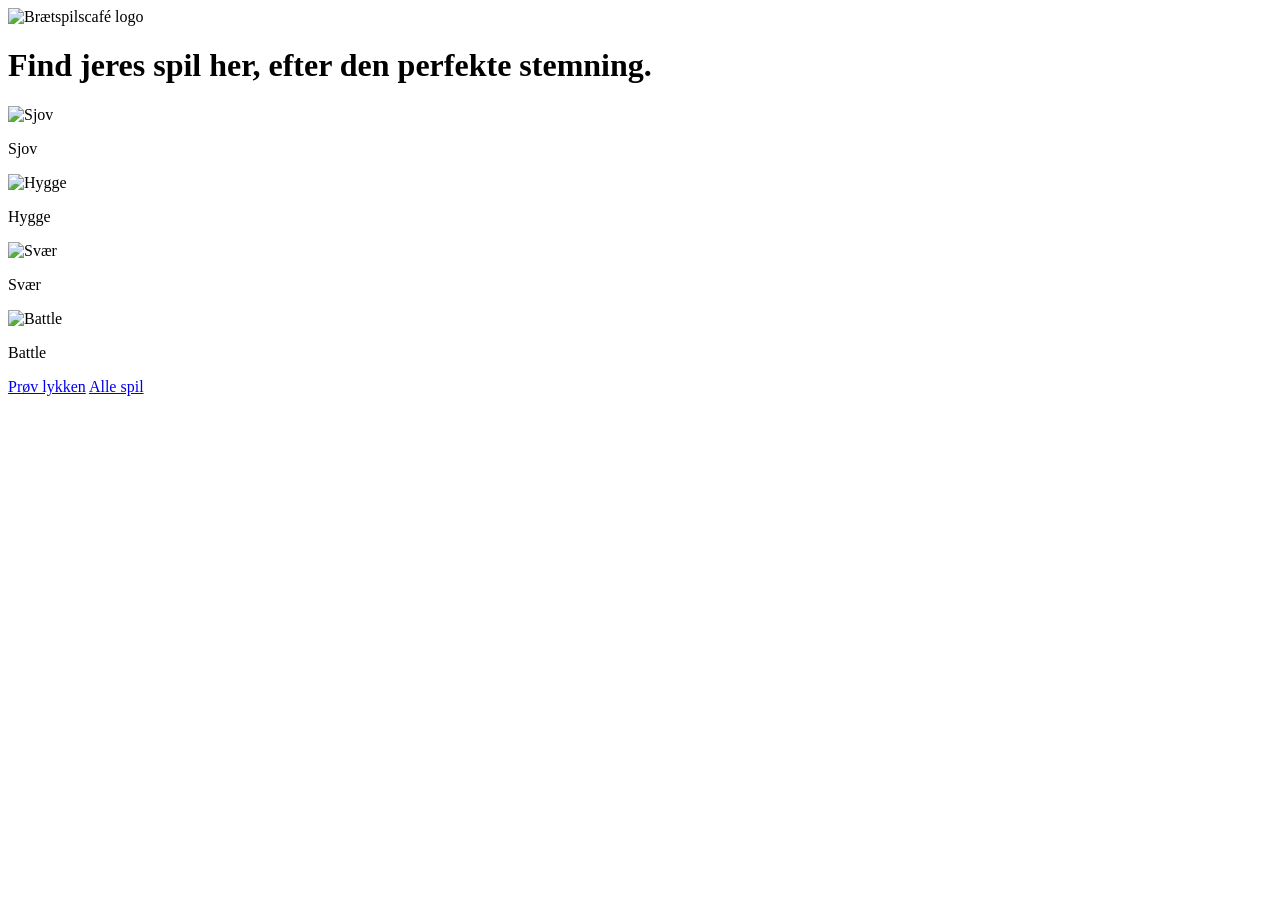
==== html/index.html @ 50592a1f "alle-spil html oprettet" ====
<!DOCTYPE html>
<html lang="da">

<head>
  <meta charset="UTF-8">
  <meta name="viewport" content="width=device-width, initial-scale=1.0">
  <title>Brætspilscafé</title>
  <link rel="stylesheet" href="css/style.css">
</head>

<body>

  <div class="forside">

<div class="logo">
  <img src="billeder/logo_2.png" alt="Brætspilscafé logo">

</div>

    <h1> Find jeres spil her, efter den perfekte stemning.</h1>


    <div class="stemninger">

      <div class="humor">
        <img src="billeder/sjov.png" alt="Sjov">
        <p>Sjov</p>
      </div>

      <div class="humor">
        <img src="billeder/hygge.png" alt="Hygge">
        <p>Hygge</p>
      </div>

      <div class="humor">
        <img src="billeder/svaer.png" alt="Svær">
        <p>Svær</p>
      </div>

      <div class="humor">
        <img src="billeder/battle.png" alt="Battle">
        <p>Battle</p>
      </div>

    </div>

    <div class="knapper">
      <a href="lykkehjul.html">Prøv lykken</a>
      <a href="alle-spil.html">Alle spil</a>
    </div>

  </div>

</body>
</html>
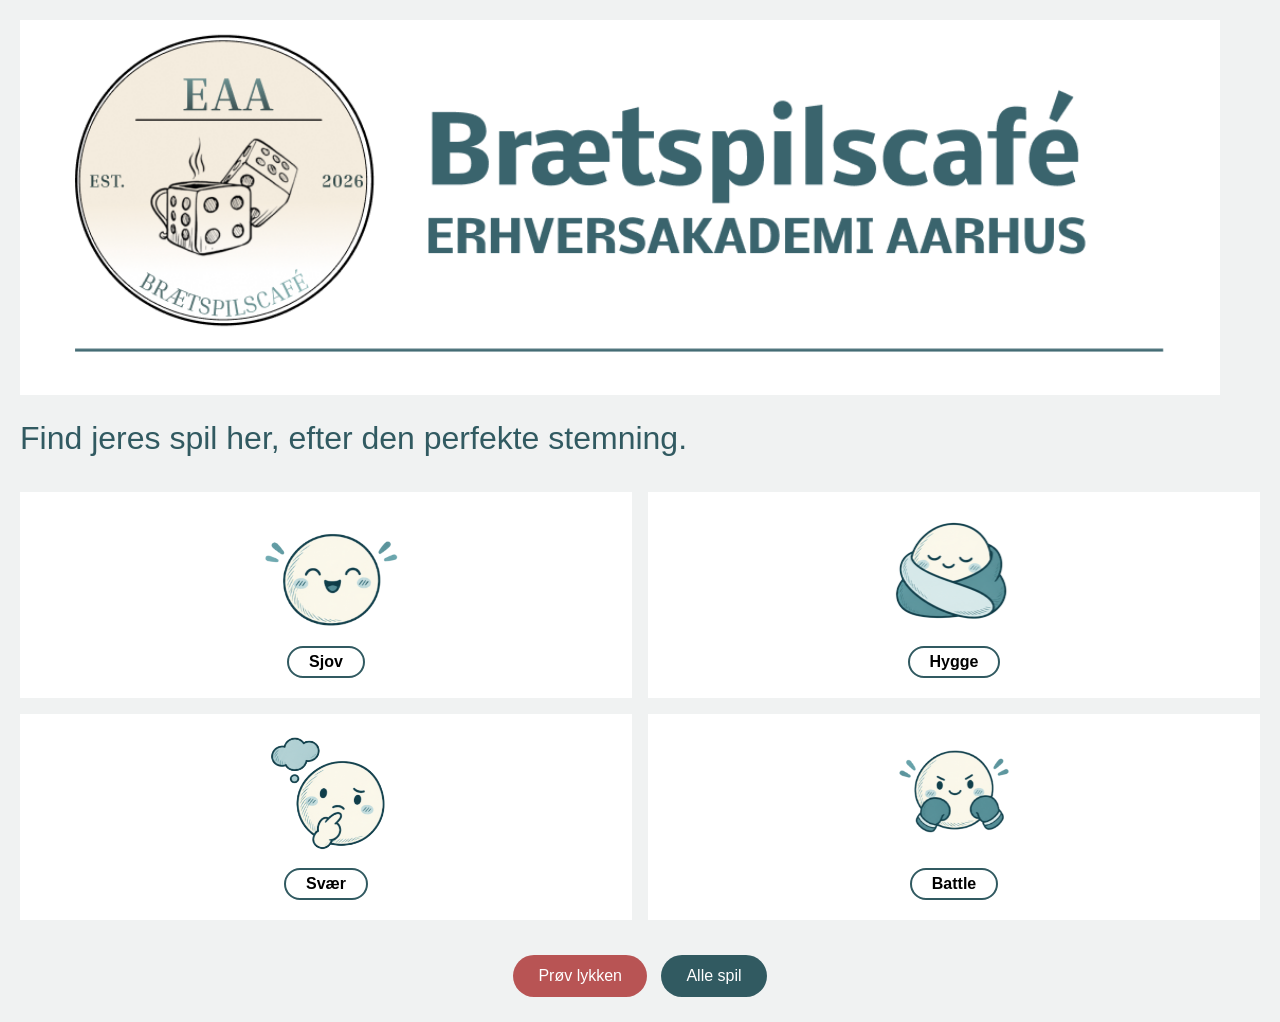
==== commit c2c07974: "rettelser pga mappe ændring" ====
--- a/html/index.html
+++ b/html/index.html
@@ -6,7 +6,7 @@
   <meta charset="UTF-8">
   <meta name="viewport" content="width=device-width, initial-scale=1.0">
   <title>Brætspilscafé</title>
-  <link rel="stylesheet" href="css/style.css">
+  <link rel="stylesheet" href="../css/style.css">
 </head>
 
 <body>
@@ -14,7 +14,7 @@
   <div class="forside">
 
 <div class="logo">
-  <img src="billeder/logo_2.png" alt="Brætspilscafé logo">
+  <img src="../billeder/logo_2.png" alt="Brætspilscafé logo">
 
 </div>
 
@@ -24,33 +24,34 @@
     <div class="stemninger">
 
       <div class="humor">
-        <img src="billeder/sjov.png" alt="Sjov">
+        <img src="../billeder/sjov.png" alt="Sjov">
         <p>Sjov</p>
       </div>
 
       <div class="humor">
-        <img src="billeder/hygge.png" alt="Hygge">
+        <img src="../billeder/hygge.png" alt="Hygge">
         <p>Hygge</p>
       </div>
 
       <div class="humor">
-        <img src="billeder/svaer.png" alt="Svær">
+        <img src="../billeder/svaer.png" alt="Svær">
         <p>Svær</p>
       </div>
 
       <div class="humor">
-        <img src="billeder/battle.png" alt="Battle">
+        <img src="../billeder/battle.png" alt="Battle">
         <p>Battle</p>
       </div>
 
     </div>
 
     <div class="knapper">
-      <a href="lykkehjul.html">Prøv lykken</a>
-      <a href="alle-spil.html">Alle spil</a>
+      <a href="../html/lykkehjul.html">Prøv lykken</a>
+      <a href="../html/alle-spil.html">Alle spil</a>
     </div>
 
   </div>
 
 </body>
 </html>
+
--- a/css/style.css
+++ b/css/style.css
@@ -0,0 +1,99 @@
+Farverne 
+:root {
+  --teal: #3a646d;
+  --yellow: #f4ebc0;
+  --blue: #bed4db;
+  --accent: #80b4bf;
+  --paper: #f3f4f7;
+  --muted: #44636c;
+  --ink: #1e1e1e;
+}
+* {
+  box-sizing: border-box;
+}
+
+
+@import url('https://fonts.googleapis.com/css2?family=Inter:wght@400;600;700&family=Nobile:wght@400;700&display=swap');
+
+body {
+  margin: 0;
+  background-color: #f0f2f2;
+  font-family: 'Inter', sans-serif;
+  color: #315a61;
+}
+
+.forside {
+  padding: 20px;
+}
+
+h1 {
+  font-family: 'Nobile', sans-serif;
+  font-size: 32px;
+  font-weight: 400;
+  margin-bottom: 35px;
+}
+
+h2 {
+  font-family: 'Nobile', sans-serif;
+  font-size: 21px;
+}
+
+.stemninger {
+  display: grid;
+  grid-template-columns: 1fr 1fr;
+  gap: 16px;
+}
+
+.humor {
+  background-color: white;
+  text-align: center;
+  padding: 20px;
+}
+
+.humor img {
+  height: 120px;
+  max-width: 100%;
+  object-fit: contain;
+}
+
+.humor p {
+  color: black;
+  font-weight: bold;
+  border: 2px solid #315a61;
+  border-radius: 25px;
+  padding: 5px 20px;
+  width: fit-content;
+  margin: 10px auto 0;
+}
+
+.knapper {
+  text-align: center;
+  margin-top: 30px;
+}
+
+.knapper a {
+  display: inline-block;
+  background-color: #315a61;
+  color: white;
+  padding: 12px 25px;
+  margin: 5px;
+  border-radius: 25px;
+  text-decoration: none;
+  font-weight: bold;
+  font:100% 'Nobile', sans-serif;
+}
+
+.knapper a:first-child {
+  background-color: #b85454;
+}
+
+.knapper a:last-child {
+  background-color: #315a61;
+}
+
+
+.logo img {
+  width: 1200px;
+}
+
+
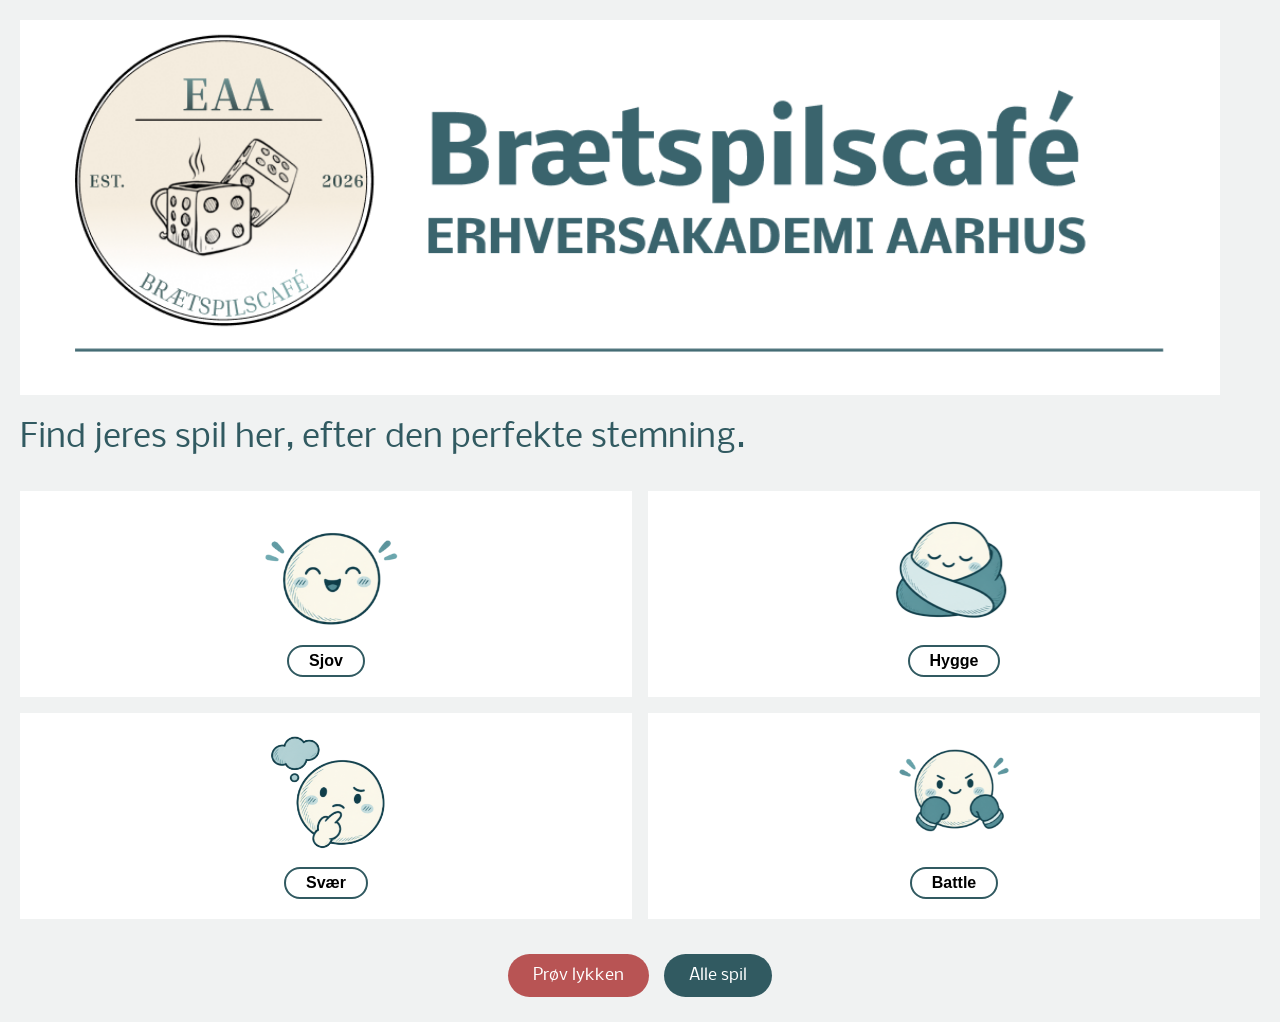
==== commit e1891319: "retter placering af filer" ====
--- a/html/index.html
+++ b/html/index.html
@@ -46,8 +46,8 @@
     </div>
 
     <div class="knapper">
-      <a href="../html/lykkehjul.html">Prøv lykken</a>
-      <a href="../html/alle-spil.html">Alle spil</a>
+      <a href="lykkehjul.html">Prøv lykken</a>
+      <a href="alle-spil.html">Alle spil</a>
     </div>
 
   </div>
--- a/css/style.css
+++ b/css/style.css
@@ -1,4 +1,7 @@
-Farverne 
+
+@import url('https://fonts.googleapis.com/css2?family=Inter:wght@400;600;700&family=Nobile:wght@400;700&display=swap');
+
+/* Farverne */
 :root {
   --teal: #3a646d;
   --yellow: #f4ebc0;
@@ -8,12 +11,10 @@
   --muted: #44636c;
   --ink: #1e1e1e;
 }
+
 * {
   box-sizing: border-box;
 }
-
-
-@import url('https://fonts.googleapis.com/css2?family=Inter:wght@400;600;700&family=Nobile:wght@400;700&display=swap');
 
 body {
   margin: 0;
@@ -31,6 +32,7 @@
   font-size: 32px;
   font-weight: 400;
   margin-bottom: 35px;
+  
 }
 
 h2 {
@@ -97,3 +99,41 @@
 }
 
 
+.underside {
+  max-width: 900px;
+  margin: 30px auto;
+  padding: 20px;
+}
+
+
+#resultater {
+  margin-top: 30px;
+}
+
+
+.spilkort {
+  display: flex;
+  align-items: center;
+  gap: 15px;
+  background-color: #A7BFBB;
+  padding: 10px;
+  margin-bottom: 20px;
+  color: #000000;
+}
+
+.spilkort h3 {
+  font-family: 'Nobile', sans-serif;
+  font-size: 18px;
+  font-weight: 700;
+  color: #000000;
+  margin: 0;
+}
+
+.spilkort p {
+  font-family: 'Inter', sans-serif;
+  font-size: 14px;
+  font-weight: 400;
+  color: #000000;
+}
+
+
